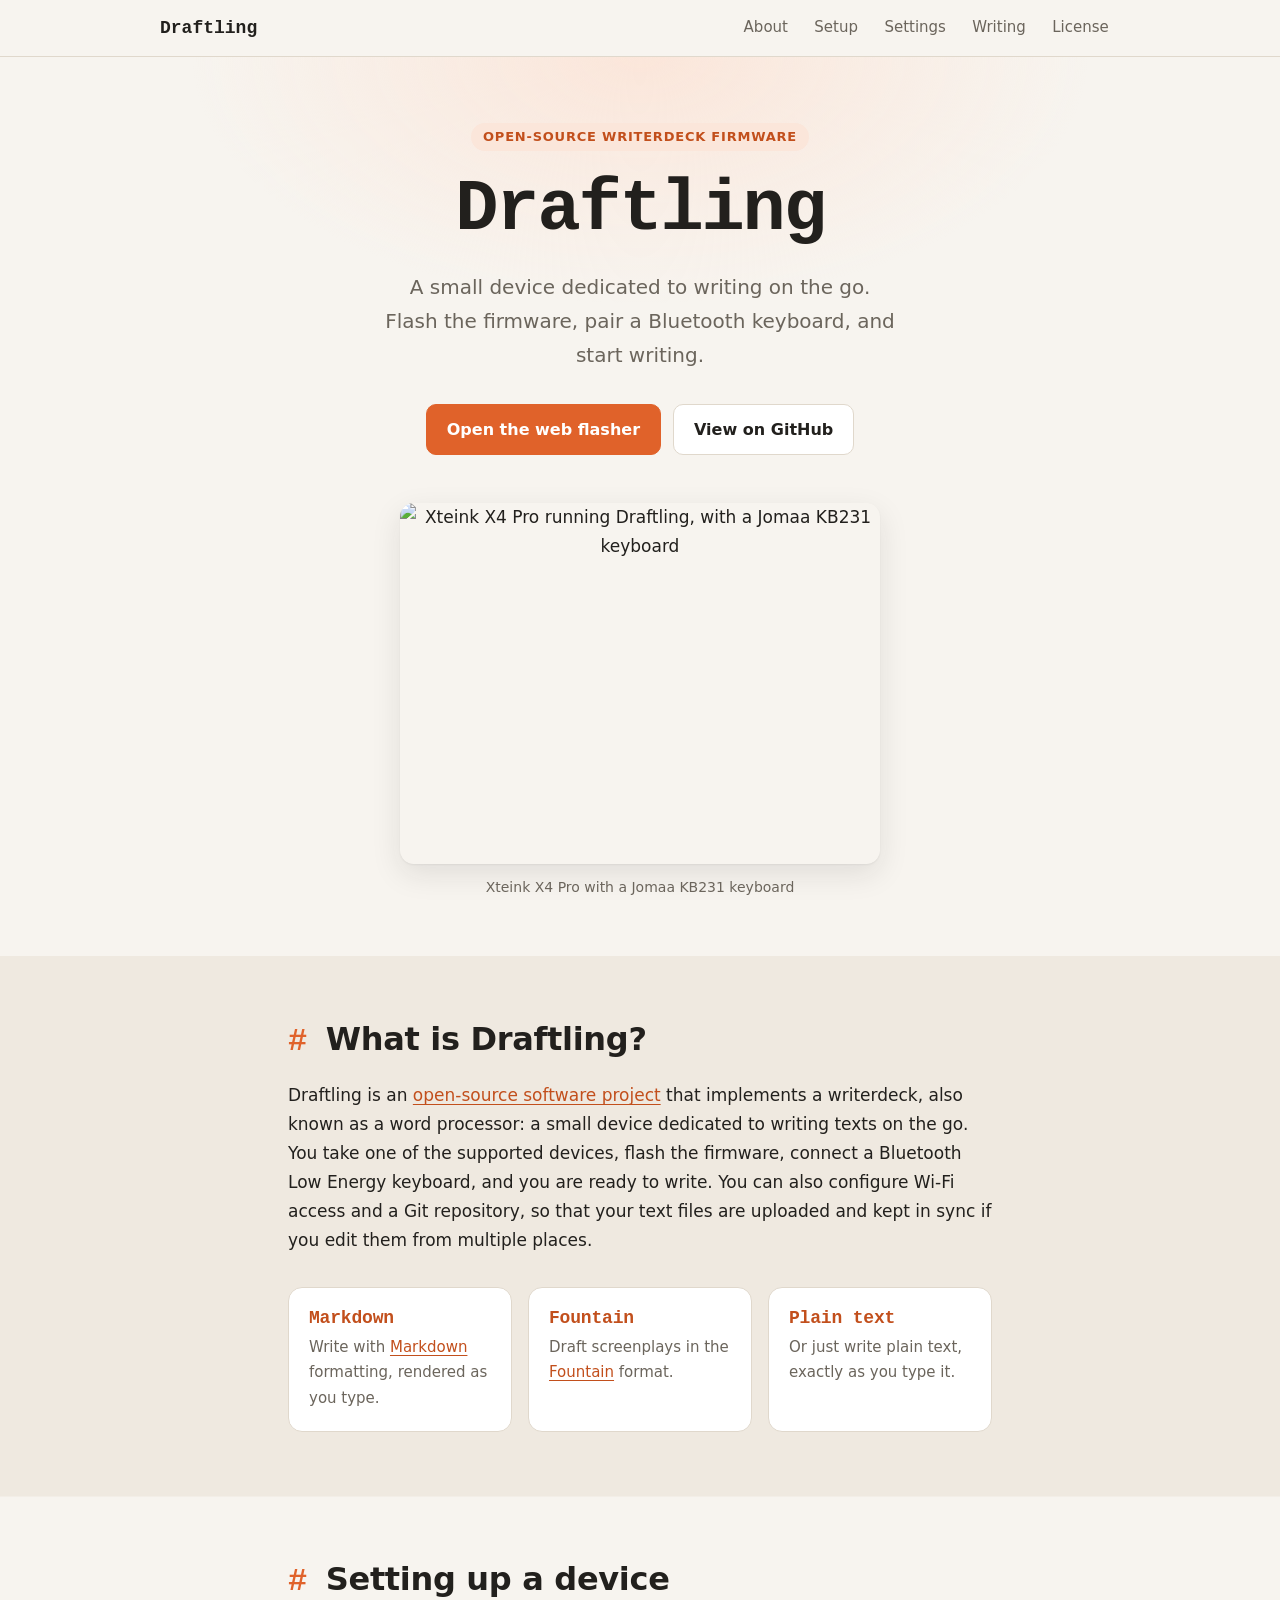
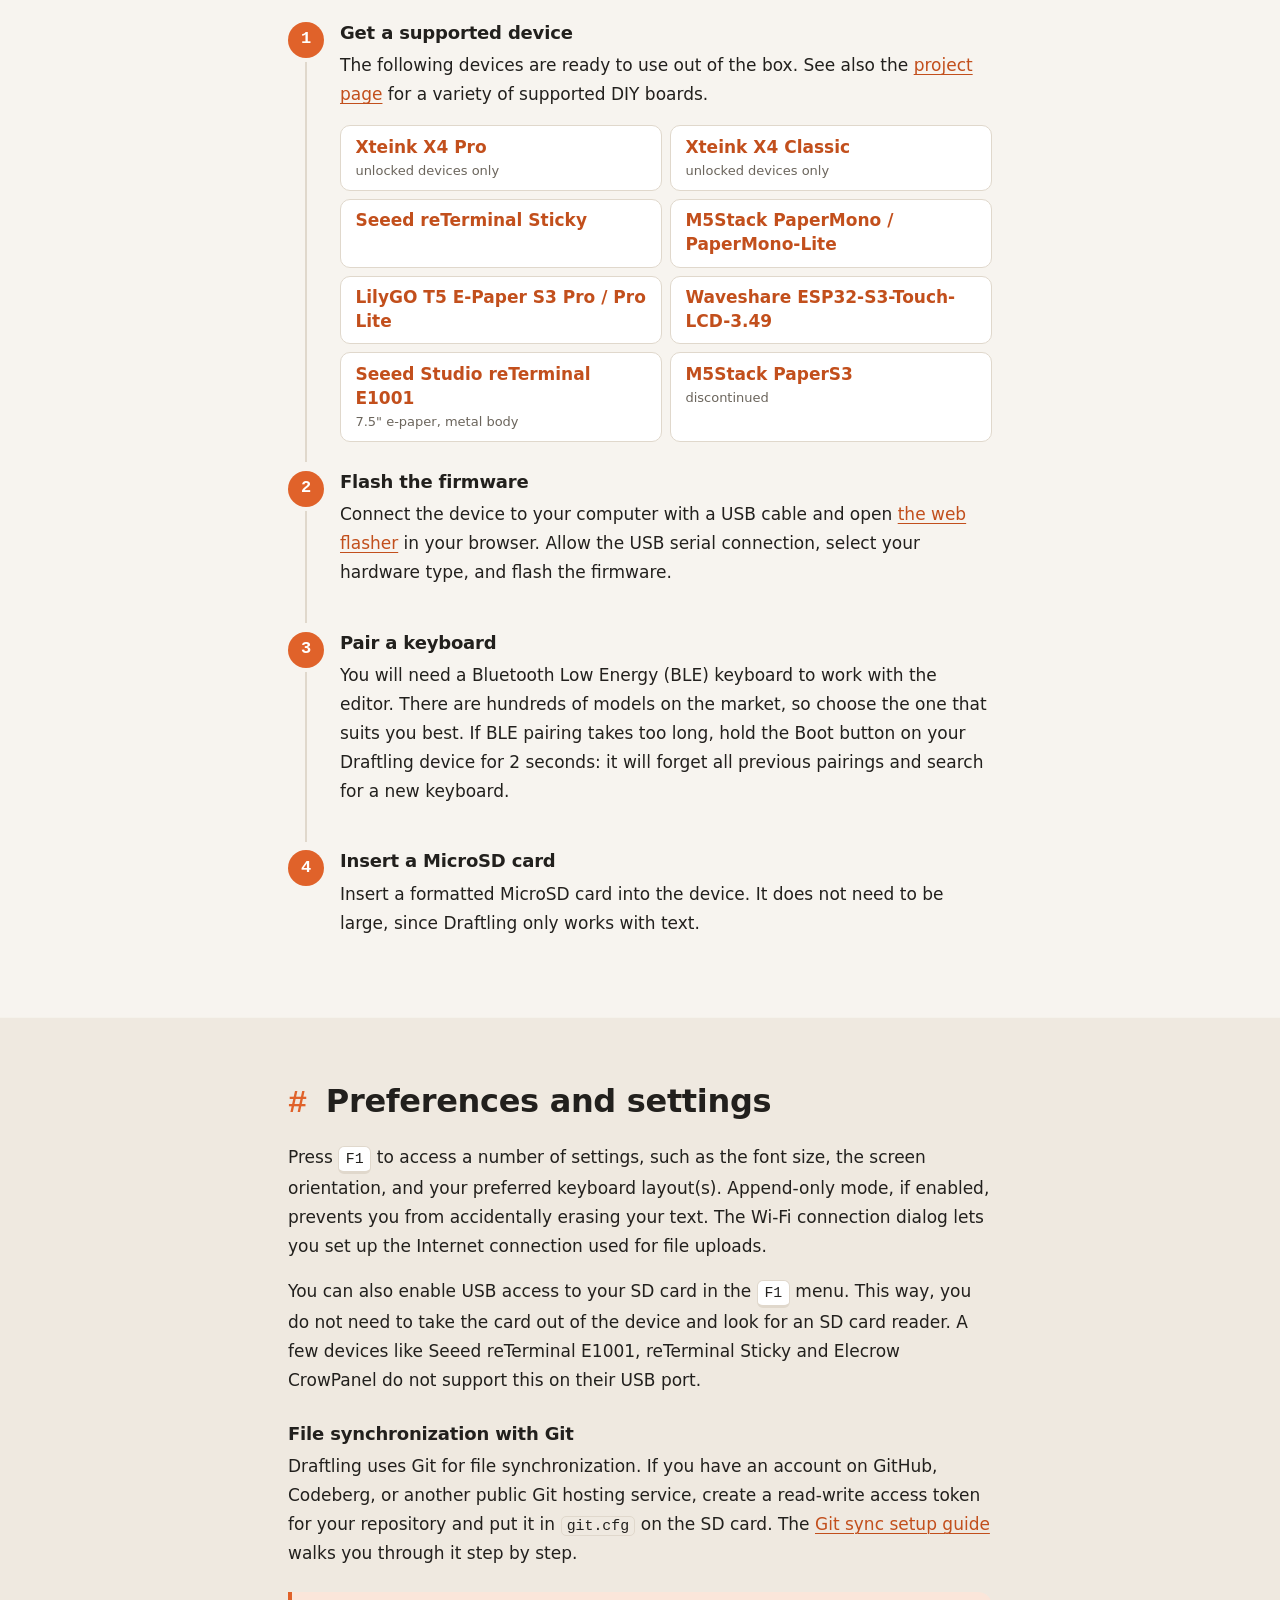
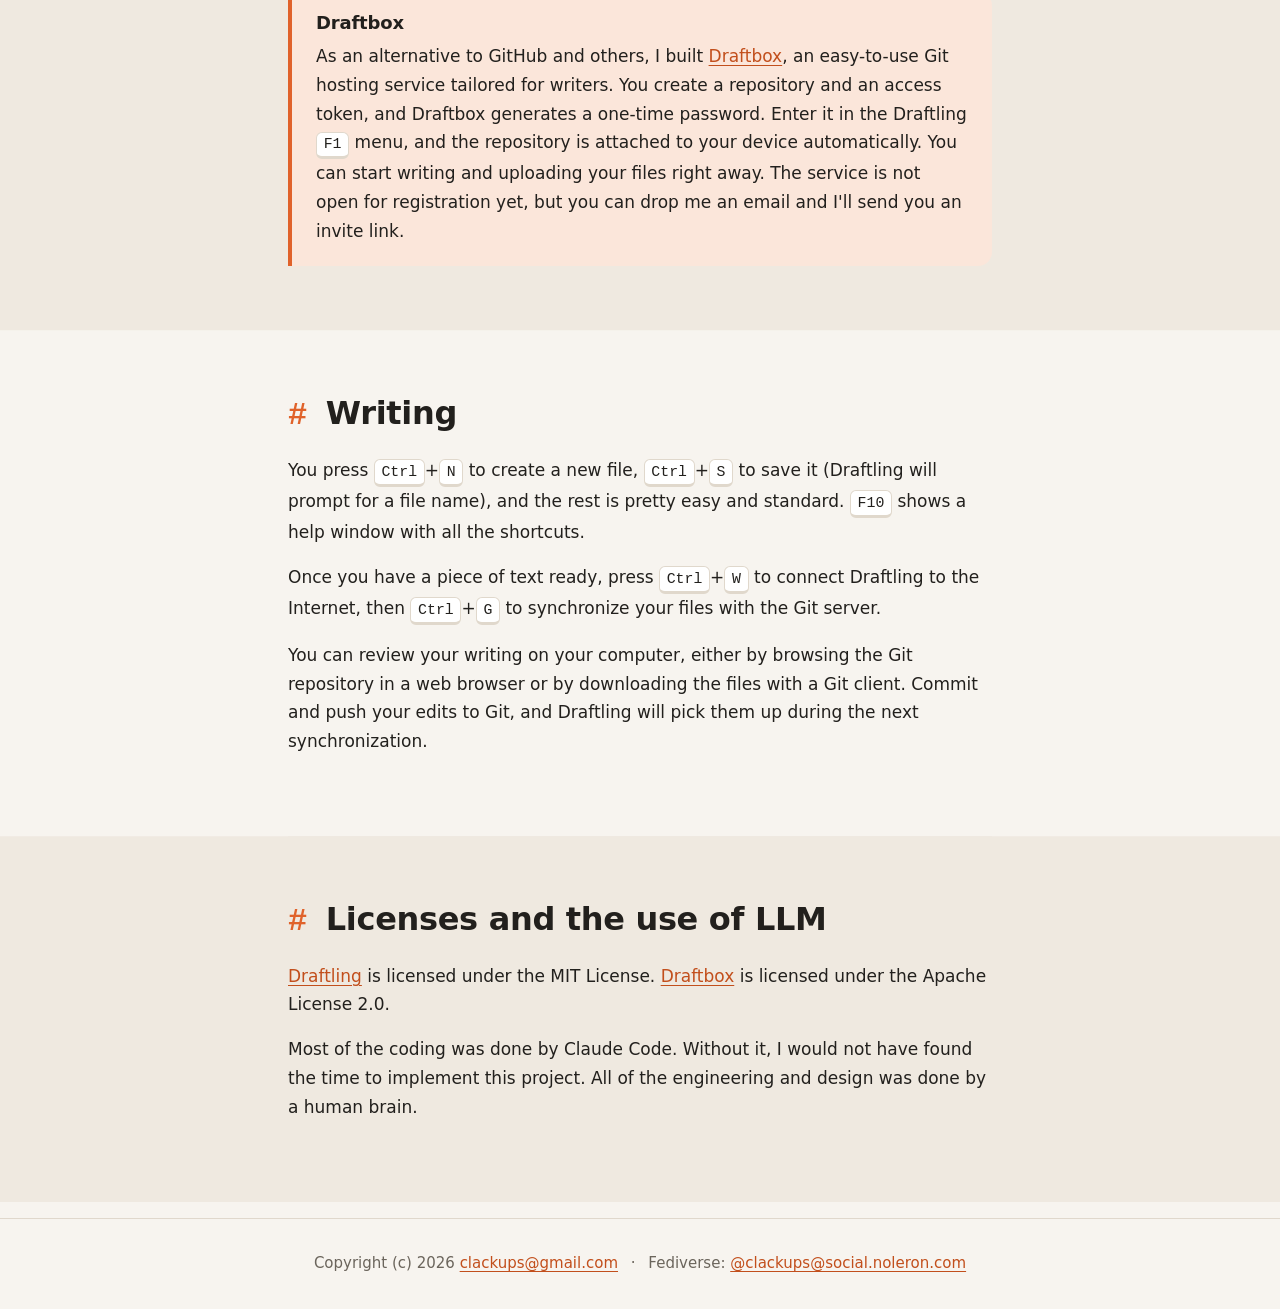
==== web/index.html @ 9fbedb30 "web: add the Git sync setup guide (moved from the web flasher) Co-Authored-By: Claude Opus 5.5 <nore" ====
<!DOCTYPE html>
<html lang="en">
<head>
  <meta charset="utf-8">
  <meta name="viewport" content="width=device-width, initial-scale=1">
  <title>Draftling -- an open-source writerdeck</title>
  <meta name="description" content="Draftling is open-source firmware that turns small e-paper and LCD devices into a distraction-free writerdeck with a Bluetooth keyboard and Git synchronization.">
  <meta name="color-scheme" content="light dark">
  <link rel="stylesheet" href="styles.css">
</head>
<body>

  <nav class="topnav">
    <div class="wrap topnav-inner">
      <a class="brand" href="#top">Draftling</a>
      <ul>
        <li><a href="#about">About</a></li>
        <li><a href="#setup">Setup</a></li>
        <li><a href="#settings">Settings</a></li>
        <li><a href="#writing">Writing</a></li>
        <li><a href="#license">License</a></li>
      </ul>
    </div>
  </nav>

  <header class="hero" id="top">
    <div class="wrap">
      <p class="eyebrow">Open-source writerdeck firmware</p>
      <h1>Draftling</h1>
      <p class="lead">
        A small device dedicated to writing on the go. Flash the
        firmware, pair a Bluetooth keyboard, and start writing.
      </p>
      <div class="actions">
        <a class="btn btn-primary" href="https://clackups.github.io/draftling/">Open the web flasher</a>
        <a class="btn" href="https://github.com/clackups/draftling">View on GitHub</a>
      </div>
      <figure class="hero-figure">
        <img src="draftling_example.jpg" width="480" height="361"
             alt="Xteink X4 Pro running Draftling, with a Jomaa KB231 keyboard">
        <figcaption>Xteink X4 Pro with a Jomaa KB231 keyboard</figcaption>
      </figure>
    </div>
  </header>

  <main class="wrap content">

    <section id="about">
      <h2>What is Draftling?</h2>
      <p>
        Draftling is an
        <a href="https://github.com/clackups/draftling">open-source
        software project</a> that implements a writerdeck, also known as
        a word processor: a small device dedicated to writing texts on
        the go. You take one of the supported devices, flash the
        firmware, connect a Bluetooth Low Energy keyboard, and you are
        ready to write. You can also configure Wi-Fi access and a Git
        repository, so that your text files are uploaded and kept in
        sync if you edit them from multiple places.
      </p>

      <ul class="features">
        <li>
          <h3>Markdown</h3>
          <p>Write with <a href="https://www.markdownguide.org/basic-syntax/">Markdown</a> formatting, rendered as you type.</p>
        </li>
        <li>
          <h3>Fountain</h3>
          <p>Draft screenplays in the <a href="https://fountain.io/syntax/">Fountain</a> format.</p>
        </li>
        <li>
          <h3>Plain text</h3>
          <p>Or just write plain text, exactly as you type it.</p>
        </li>
      </ul>
    </section>

    <section id="setup">
      <h2>Setting up a device</h2>

      <ol class="steps">
        <li>
          <h3>Get a supported device</h3>
          <p>
            The following devices are ready to use out of the box. See
            also the <a href="https://github.com/clackups/draftling">project
            page</a> for a variety of supported DIY boards.
          </p>
          <ul class="devices">
            <li><a href="https://www.xteink.com/products/xteink-x4-pro-pocket-ereader">Xteink X4 Pro</a> <span class="note">unlocked devices only</span></li>
            <li><a href="https://www.xteink.com/products/xteink-x4-classic-pocket-ereader">Xteink X4 Classic</a> <span class="note">unlocked devices only</span></li>
            <li><a href="https://www.seeedstudio.com/sticky/">Seeed reTerminal Sticky</a></li>
            <li><a href="https://shop.m5stack.com/products/papermono-lite-dev-kit-800x480-3-97-e-ink-display">M5Stack PaperMono / PaperMono-Lite</a></li>
            <li><a href="https://lilygo.cc/products/t5-e-paper-s3-pro-lite">LilyGO T5 E-Paper S3 Pro / Pro Lite</a></li>
            <li><a href="https://www.waveshare.com/esp32-s3-touch-lcd-3.49.htm">Waveshare ESP32-S3-Touch-LCD-3.49</a></li>
            <li><a href="https://www.seeedstudio.com/reTerminal-E1001-p-6534.html">Seeed Studio reTerminal E1001</a>  <span class="note">7.5" e-paper, metal body</span></li>
            <li><a href="https://docs.m5stack.com/en/core/PaperS3">M5Stack PaperS3</a> <span class="note">discontinued</span></li>
          </ul>
        </li>

        <li>
          <h3>Flash the firmware</h3>
          <p>
            Connect the device to your computer with a USB cable and open
            <a href="https://clackups.github.io/draftling/">the web
            flasher</a> in your browser. Allow the USB serial connection,
            select your hardware type, and flash the firmware.
          </p>
        </li>

        <li>
          <h3>Pair a keyboard</h3>
          <p>
            You will need a Bluetooth Low Energy (BLE) keyboard to work
            with the editor. There are hundreds of models on the market,
            so choose the one that suits you best. If BLE pairing takes
            too long, hold the Boot button on your Draftling device for
            2 seconds: it will forget all previous pairings and search
            for a new keyboard.
          </p>
        </li>

        <li>
          <h3>Insert a MicroSD card</h3>
          <p>
            Insert a formatted MicroSD card into the device. It does not
            need to be large, since Draftling only works with text.
          </p>
        </li>
      </ol>
    </section>

    <section id="settings">
      <h2>Preferences and settings</h2>
      <p>
        Press <kbd>F1</kbd> to access a number of settings, such as the
        font size, the screen orientation, and your preferred keyboard
        layout(s). Append-only mode, if enabled, prevents you from
        accidentally erasing your text. The Wi-Fi connection dialog lets
        you set up the Internet connection used for file uploads.
      </p>
      <p>
        You can also enable USB access to your SD card in the
        <kbd>F1</kbd> menu. This way, you do not need to take the card
        out of the device and look for an SD card reader. A few
        devices like Seeed reTerminal E1001, reTerminal Sticky
	and Elecrow CrowPanel do not support this on their USB port.
      </p>

      <h3>File synchronization with Git</h3>
      <p>
        Draftling uses Git for file synchronization. If you have an
        account on GitHub, Codeberg, or another public Git hosting
        service, create a read-write access token for your repository
        and put it in <code>git.cfg</code> on the SD card. The
        <a href="git-sync.html">Git sync setup guide</a> walks you
        through it step by step.
      </p>

      <aside class="callout">
        <h3>Draftbox</h3>
        <p>
          As an alternative to GitHub and others, I built
          <a href="https://draftbox.art/">Draftbox</a>, an easy-to-use
          Git hosting service tailored for writers. You create a
          repository and an access token, and Draftbox generates a
          one-time password. Enter it in the Draftling <kbd>F1</kbd>
          menu, and the repository is attached to your device
          automatically. You can start writing and uploading your
          files right away. The service is not open for registration
          yet, but you can drop me an email and I'll send you an
          invite link.
        </p>
      </aside>
    </section>

    <section id="writing">
      <h2>Writing</h2>
      <p>
        You press <kbd>Ctrl</kbd>+<kbd>N</kbd> to create a new file,
        <kbd>Ctrl</kbd>+<kbd>S</kbd> to save it (Draftling will prompt
        for a file name), and the rest is pretty easy and standard.
        <kbd>F10</kbd> shows a help window with all the shortcuts.
      </p>
      <p>
        Once you have a piece of text ready, press <kbd>Ctrl</kbd>+<kbd>W</kbd>
        to connect Draftling to the Internet, then
        <kbd>Ctrl</kbd>+<kbd>G</kbd> to synchronize your files with the
        Git server.
      </p>
      <p>
        You can review your writing on your computer, either by browsing
        the Git repository in a web browser or by downloading the files
        with a Git client. Commit and push your edits to Git, and
        Draftling will pick them up during the next synchronization.
      </p>
    </section>

    <section id="license">
      <h2>Licenses and the use of LLM</h2>
      <p>
        <a href="https://github.com/clackups/draftling">Draftling</a> is
        licensed under the MIT License.
        <a href="https://github.com/clackups/draftbox">Draftbox</a> is
        licensed under the Apache License 2.0.
      </p>
      <p>
        Most of the coding was done by Claude Code. Without it, I would
        not have found the time to implement this project. All of the
        engineering and design was done by a human brain.
      </p>
    </section>

  </main>

  <footer class="footer">
    <div class="wrap">
      <p>
        Copyright (c) 2026
        <a href="mailto:clackups@gmail.com">clackups@gmail.com</a>
        <span class="sep">&middot;</span>
        Fediverse:
        <a href="https://social.noleron.com/@clackups">@clackups@social.noleron.com</a>
      </p>
    </div>
  </footer>

</body>
</html>
---- web/styles.css ----
/* Draftling website -- single-page layout */

:root {
  --bg: #f7f4ef;
  --band: #efe9e0;
  --surface: #ffffff;
  --text: #22201d;
  --muted: #6b655c;
  --border: #e0d8cc;
  --accent: #e0622a;
  --accent-strong: #c24f1c;
  --accent-soft: #fbe6da;
  --nav-bg: rgba(247, 244, 239, 0.85);
  --shadow: 0 1px 2px rgba(34, 32, 29, 0.06), 0 10px 30px rgba(34, 32, 29, 0.10);
  --radius: 14px;
  --nav-h: 3.5rem;
  --font-sans: system-ui, -apple-system, "Segoe UI", Roboto, "Helvetica Neue", Arial, sans-serif;
  --font-mono: ui-monospace, "SF Mono", Menlo, Consolas, "Liberation Mono", monospace;
}

@media (prefers-color-scheme: dark) {
  :root {
    --bg: #171614;
    --band: #1e1c19;
    --surface: #26231f;
    --text: #ece8e1;
    --muted: #a39c91;
    --border: #38342e;
    --accent: #f07a45;
    --accent-strong: #ff9461;
    --accent-soft: #3a2519;
    --nav-bg: rgba(23, 22, 20, 0.85);
    --shadow: 0 1px 2px rgba(0, 0, 0, 0.3), 0 10px 30px rgba(0, 0, 0, 0.4);
  }
}

*,
*::before,
*::after {
  box-sizing: border-box;
}

html {
  -webkit-text-size-adjust: 100%;
  scroll-behavior: smooth;
  scroll-padding-top: calc(var(--nav-h) + 1rem);
}

body {
  margin: 0;
  background: var(--bg);
  color: var(--text);
  font-family: var(--font-sans);
  font-size: 1.0625rem;
  line-height: 1.7;
  -webkit-font-smoothing: antialiased;
  overflow-x: hidden;
}

img {
  max-width: 100%;
  height: auto;
}

a {
  color: var(--accent-strong);
  text-decoration-thickness: 1px;
  text-underline-offset: 0.18em;
}

a:hover {
  color: var(--accent);
  text-decoration-thickness: 2px;
}

a:focus-visible {
  outline: 2px solid var(--accent);
  outline-offset: 3px;
  border-radius: 4px;
}

h1,
h2,
h3 {
  line-height: 1.2;
  letter-spacing: -0.01em;
}

h2 {
  font-size: clamp(1.6rem, 4vw, 2rem);
  margin: 0 0 1.25rem;
}

h2::before {
  content: "# ";
  font-family: var(--font-mono);
  color: var(--accent);
}

h3 {
  font-size: 1.125rem;
  margin: 1.75rem 0 0.5rem;
}

p {
  margin: 0 0 1rem;
}

code,
kbd {
  font-family: var(--font-mono);
  font-size: 0.875em;
}

code {
  background: var(--band);
  border: 1px solid var(--border);
  border-radius: 5px;
  padding: 0.1em 0.35em;
}

kbd {
  display: inline-block;
  min-width: 1.6em;
  padding: 0.05em 0.45em;
  text-align: center;
  line-height: 1.5;
  background: var(--surface);
  border: 1px solid var(--border);
  border-bottom-width: 3px;
  border-radius: 6px;
  white-space: nowrap;
}

.wrap {
  width: 100%;
  max-width: 46rem;
  margin: 0 auto;
  padding: 0 1rem;
}

/* ---- Sticky navigation ---- */

.topnav {
  position: sticky;
  top: 0;
  z-index: 10;
  background: var(--nav-bg);
  -webkit-backdrop-filter: blur(10px);
  backdrop-filter: blur(10px);
  border-bottom: 1px solid var(--border);
}

.topnav-inner {
  max-width: 62rem;
  min-height: var(--nav-h);
  display: flex;
  align-items: center;
  justify-content: space-between;
  gap: 1rem;
}

.brand {
  font-family: var(--font-mono);
  font-weight: 700;
  font-size: 1.125rem;
  color: var(--text);
  text-decoration: none;
}

.brand:hover {
  color: var(--accent);
}

.topnav ul {
  list-style: none;
  display: flex;
  gap: 0.25rem;
  margin: 0;
  padding: 0;
  overflow-x: auto;
  scrollbar-width: none;
}

.topnav ul::-webkit-scrollbar {
  display: none;
}

.topnav li a {
  display: block;
  padding: 0.35rem 0.7rem;
  font-size: 0.9375rem;
  font-weight: 500;
  color: var(--muted);
  text-decoration: none;
  border-radius: 8px;
  white-space: nowrap;
}

.topnav li a:hover {
  color: var(--text);
  background: var(--band);
}

@media (max-width: 560px) {
  .topnav-inner {
    flex-direction: column;
    align-items: flex-start;
    gap: 0;
    padding-top: 0.4rem;
    padding-bottom: 0.4rem;
  }

  .topnav ul {
    width: 100%;
    margin-left: -0.7rem;
  }

  html {
    scroll-padding-top: 6rem;
  }
}

/* ---- Hero ---- */

.hero {
  text-align: center;
  padding: 4rem 0 3.5rem;
  background:
    radial-gradient(40rem 22rem at 50% 0%, var(--accent-soft), transparent 70%),
    var(--bg);
}

.eyebrow {
  display: inline-block;
  margin: 0 0 1rem;
  padding: 0.2rem 0.75rem;
  font-size: 0.8125rem;
  font-weight: 600;
  letter-spacing: 0.06em;
  text-transform: uppercase;
  color: var(--accent-strong);
  background: var(--accent-soft);
  border-radius: 999px;
}

.hero h1 {
  font-family: var(--font-mono);
  font-size: clamp(2.75rem, 9vw, 4.5rem);
  font-weight: 700;
  letter-spacing: -0.03em;
  margin: 0 0 1rem;
}

.lead {
  font-size: 1.25rem;
  color: var(--muted);
  max-width: 32rem;
  margin: 0 auto 2rem;
}

.actions {
  display: flex;
  flex-wrap: wrap;
  justify-content: center;
  gap: 0.75rem;
}

.btn {
  display: inline-flex;
  align-items: center;
  padding: 0.7rem 1.25rem;
  font-weight: 600;
  font-size: 1rem;
  text-decoration: none;
  color: var(--text);
  background: var(--surface);
  border: 1px solid var(--border);
  border-radius: 10px;
  transition: transform 0.15s ease, box-shadow 0.15s ease, background 0.15s ease;
}

.btn:hover {
  color: var(--text);
  transform: translateY(-1px);
  box-shadow: var(--shadow);
}

.btn:focus-visible {
  outline: 2px solid var(--accent);
  outline-offset: 3px;
}

.btn-primary,
.btn-primary:hover {
  color: #fff;
  background: var(--accent);
  border-color: var(--accent);
}

.btn-primary:hover {
  background: var(--accent-strong);
  border-color: var(--accent-strong);
}

.hero-figure {
  margin: 3rem auto 0;
}

.hero-figure img {
  display: block;
  margin: 0 auto;
  border-radius: var(--radius);
  box-shadow: var(--shadow);
}

.hero-figure figcaption {
  margin-top: 0.75rem;
  font-size: 0.875rem;
  color: var(--muted);
}

/* ---- Sections: alternating full-width bands ---- */

.content {
  padding-bottom: 1rem;
}

.content section {
  padding: 4rem 0;
}

.content section:nth-child(odd) {
  background: var(--band);
  /* Extend the band to the full viewport width. */
  box-shadow: 0 0 0 100vmax var(--band);
  clip-path: inset(0 -100vmax);
}

/* Feature cards */

.features {
  list-style: none;
  padding: 0;
  margin: 2rem 0 0;
  display: grid;
  gap: 1rem;
}

@media (min-width: 640px) {
  .features {
    grid-template-columns: repeat(3, 1fr);
  }
}

.features li {
  background: var(--surface);
  border: 1px solid var(--border);
  border-radius: var(--radius);
  padding: 1.25rem;
  transition: transform 0.15s ease, box-shadow 0.15s ease;
}

.features li:hover {
  transform: translateY(-2px);
  box-shadow: var(--shadow);
}

.features h3 {
  margin: 0 0 0.35rem;
  font-family: var(--font-mono);
  color: var(--accent-strong);
}

.features p {
  margin: 0;
  font-size: 0.9375rem;
  color: var(--muted);
}

/* Numbered setup steps */

.steps {
  list-style: none;
  counter-reset: step;
  padding: 0;
  margin: 0;
}

.steps > li {
  counter-increment: step;
  position: relative;
  padding-left: 3.25rem;
  padding-bottom: 1.5rem;
}

.steps > li:last-child {
  padding-bottom: 0;
}

.steps > li::before {
  content: counter(step);
  position: absolute;
  left: 0;
  top: 0;
  width: 2.25rem;
  height: 2.25rem;
  display: grid;
  place-items: center;
  font-family: var(--font-mono);
  font-weight: 700;
  color: #fff;
  background: var(--accent);
  border-radius: 50%;
}

.steps > li:not(:last-child)::after {
  content: "";
  position: absolute;
  left: calc(1.125rem - 1px);
  top: 2.5rem;
  bottom: 0.25rem;
  width: 2px;
  background: var(--border);
}

.steps h3 {
  margin: 0.3rem 0 0.5rem;
}

/* Device list */

.devices {
  list-style: none;
  padding: 0;
  margin: 1rem 0 0;
  display: grid;
  gap: 0.5rem;
}

@media (min-width: 640px) {
  .devices {
    grid-template-columns: 1fr 1fr;
  }
}

.devices li {
  background: var(--surface);
  border: 1px solid var(--border);
  border-radius: 10px;
  padding: 0.6rem 0.9rem;
  line-height: 1.4;
}

.devices a {
  font-weight: 600;
  text-decoration: none;
}

.devices a:hover {
  text-decoration: underline;
}

.note {
  display: block;
  margin-top: 0.15rem;
  font-size: 0.8125rem;
  color: var(--muted);
}

/* Draftbox callout */

.callout {
  margin: 1.5rem 0 0;
  padding: 1.25rem 1.5rem;
  background: var(--accent-soft);
  border-left: 4px solid var(--accent);
  border-radius: 0 var(--radius) var(--radius) 0;
}

.callout h3 {
  margin-top: 0;
}

.callout p:last-child {
  margin-bottom: 0;
}

/* ---- Footer ---- */

.footer {
  border-top: 1px solid var(--border);
  padding: 2rem 0;
  font-size: 0.9375rem;
  color: var(--muted);
  text-align: center;
}

.footer p {
  margin: 0;
}

.footer .sep {
  margin: 0 0.5rem;
}

/* ---- Guide pages (git-sync.html) ---- */

.hero-compact {
  padding: 3rem 0 2.5rem;
}

.hero-compact h1 {
  font-size: clamp(2.25rem, 7vw, 3.25rem);
}

.lead:last-child {
  margin-bottom: 0;
}

.content ol:not(.steps),
.content ul.tshoot {
  padding-left: 1.5rem;
  margin: 0 0 1rem;
}

.content ol:not(.steps) > li,
.content ul.tshoot > li {
  margin-bottom: 0.4rem;
}

pre {
  font-family: var(--font-mono);
  font-size: 0.875rem;
  line-height: 1.55;
  background: var(--surface);
  border: 1px solid var(--border);
  border-radius: 10px;
  padding: 0.85rem 1rem;
  margin: 0.5rem 0 1rem;
  overflow-x: auto;
}

.hint {
  font-size: 0.9375rem;
  color: var(--muted);
}

.table-scroll {
  overflow-x: auto;
}

.cfg-table {
  width: 100%;
  border-collapse: collapse;
  font-size: 0.9375rem;
  line-height: 1.5;
  background: var(--surface);
  border: 1px solid var(--border);
  border-radius: 10px;
}

.cfg-table th,
.cfg-table td {
  text-align: left;
  vertical-align: top;
  padding: 0.55rem 0.75rem;
  border-bottom: 1px solid var(--border);
}

.cfg-table tbody tr:last-child td {
  border-bottom: none;
}

.cfg-table th {
  font-weight: 600;
  color: var(--muted);
}

.cfg-table td:first-child {
  white-space: nowrap;
}

@media (prefers-reduced-motion: reduce) {
  html {
    scroll-behavior: auto;
  }

  .btn,
  .features li {
    transition: none;
  }
}
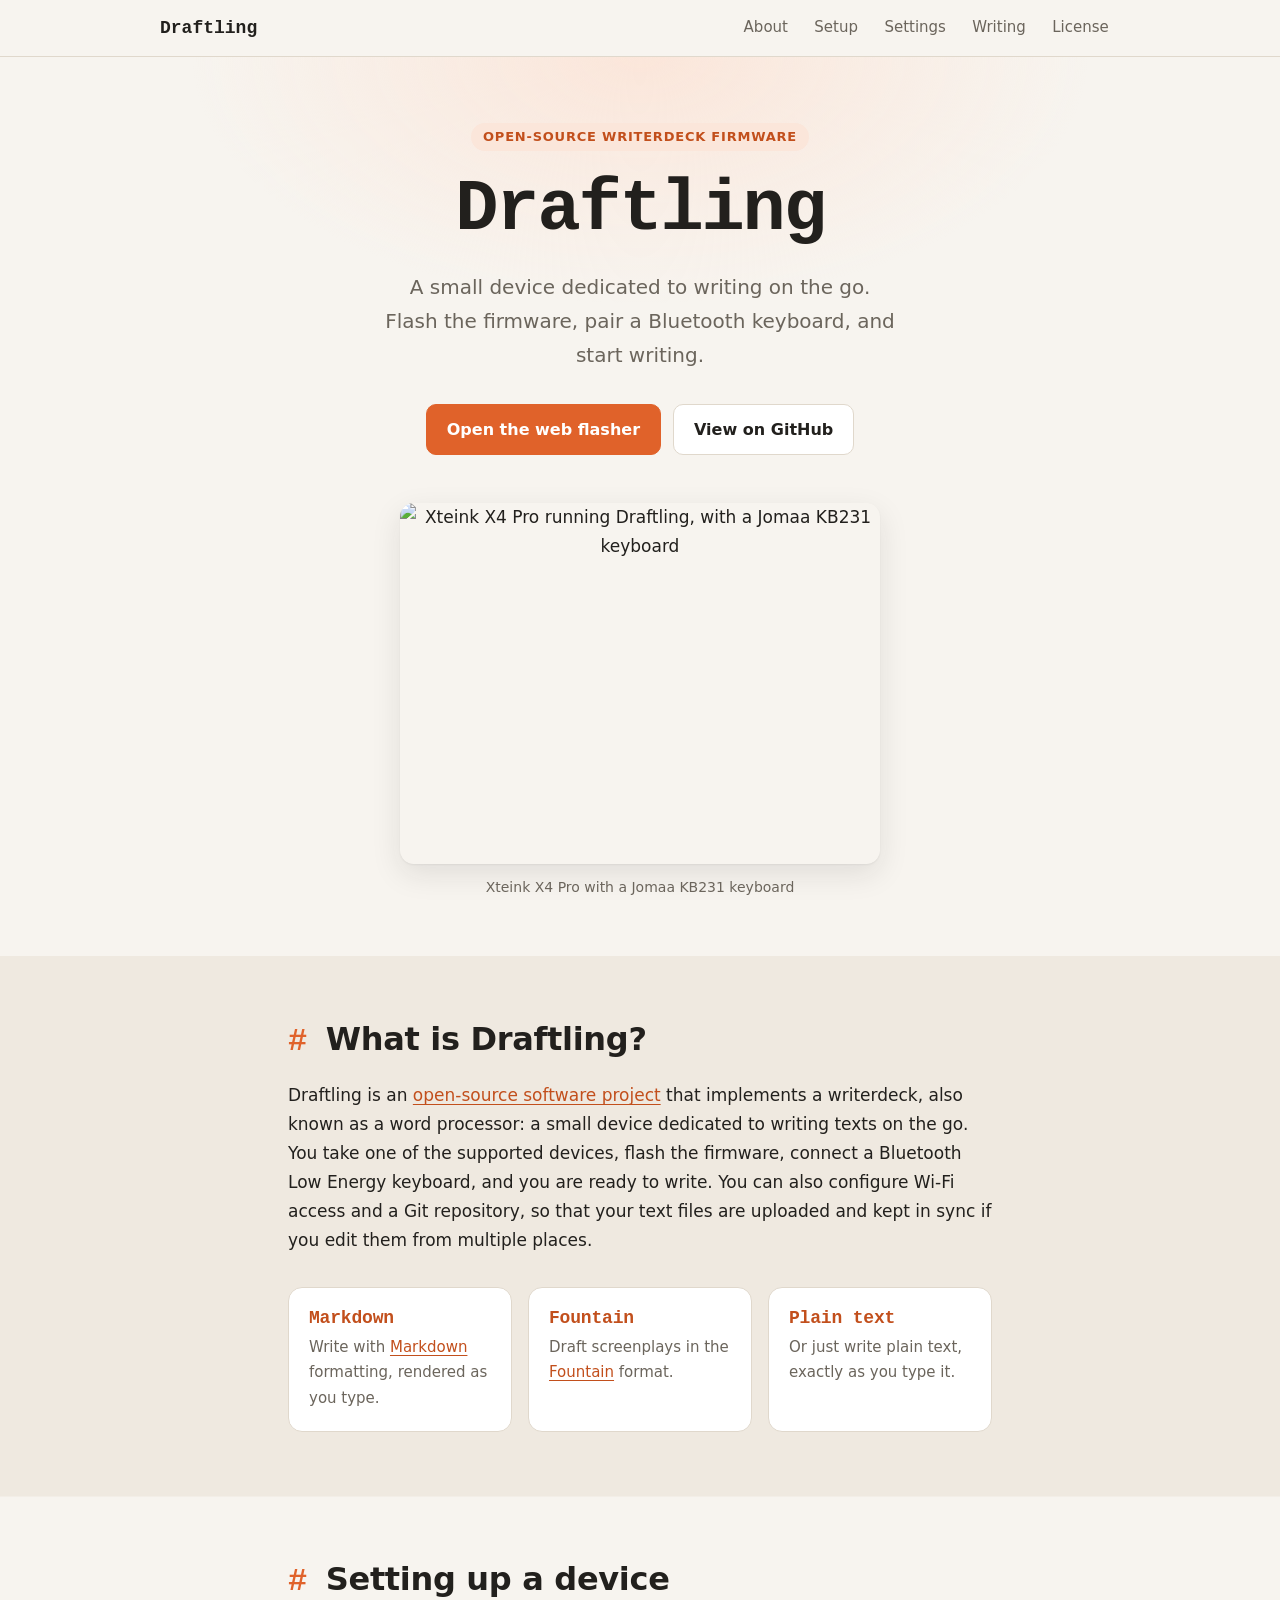
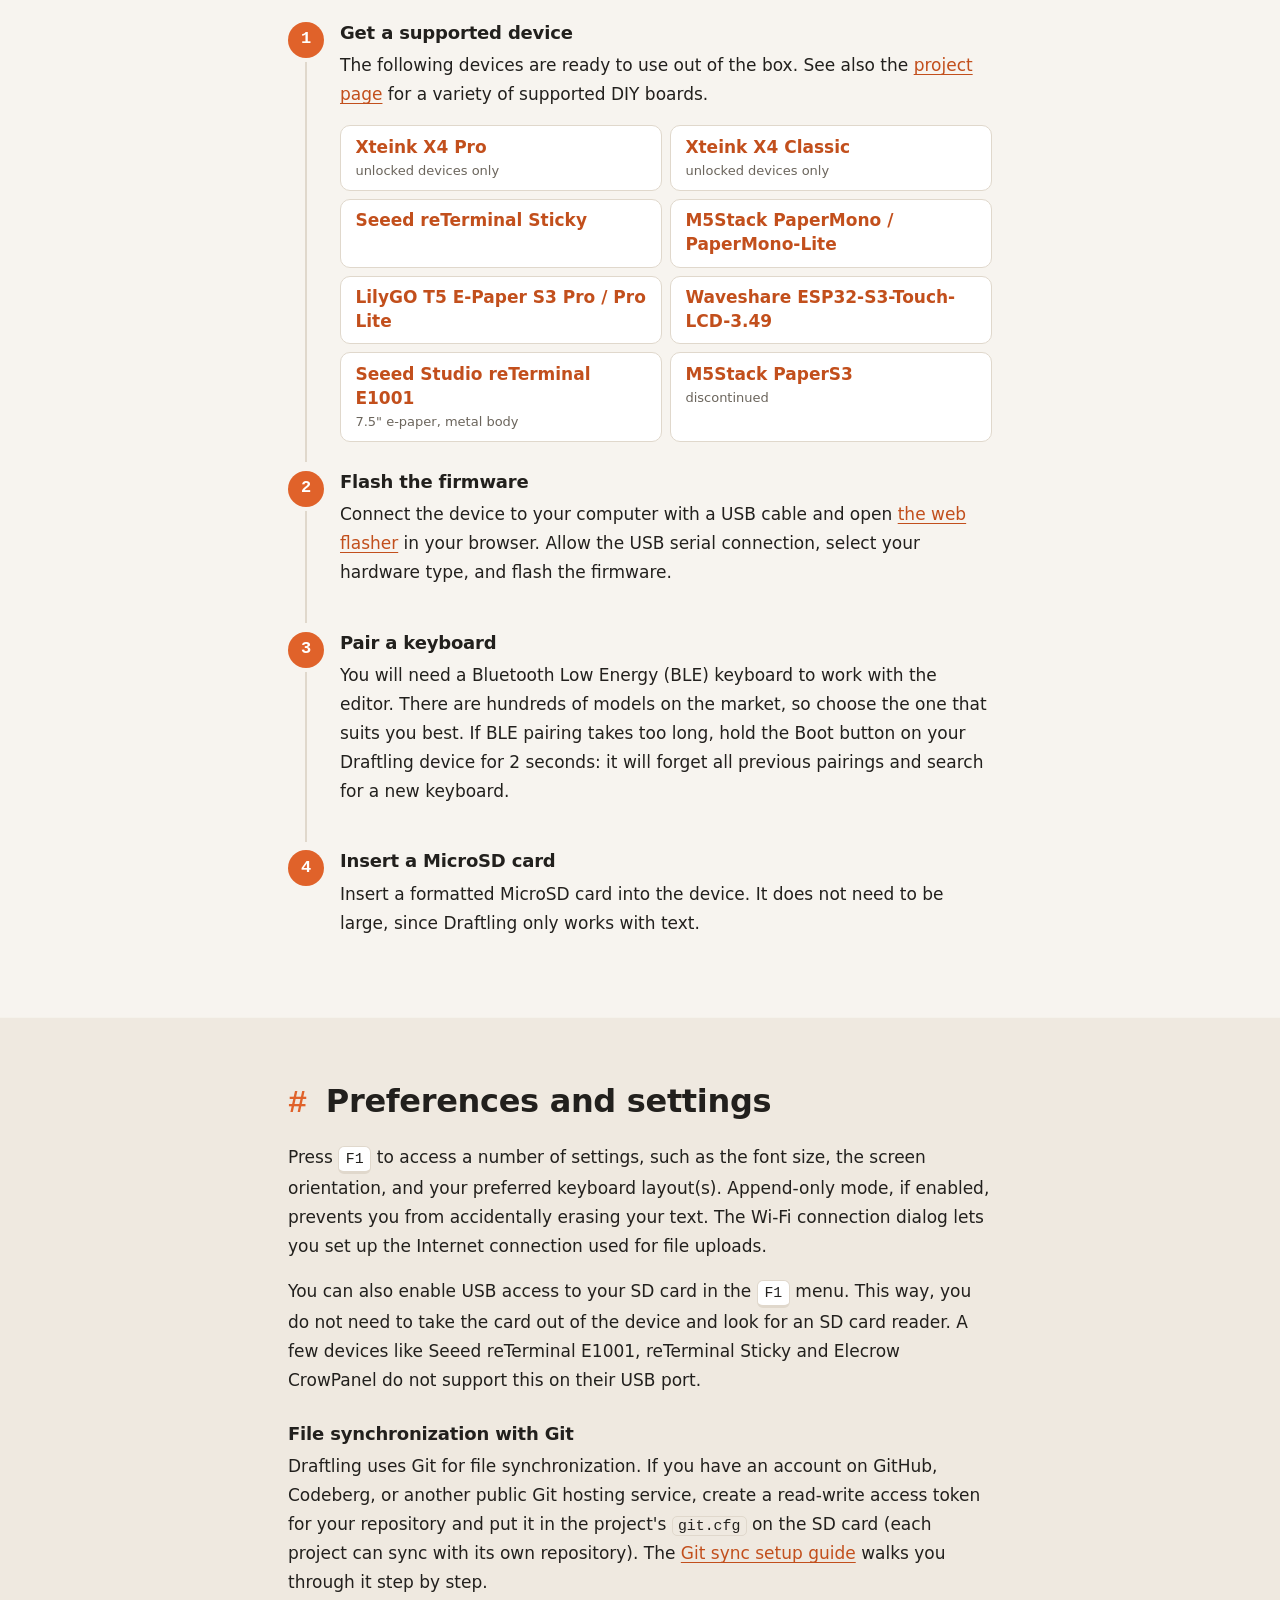
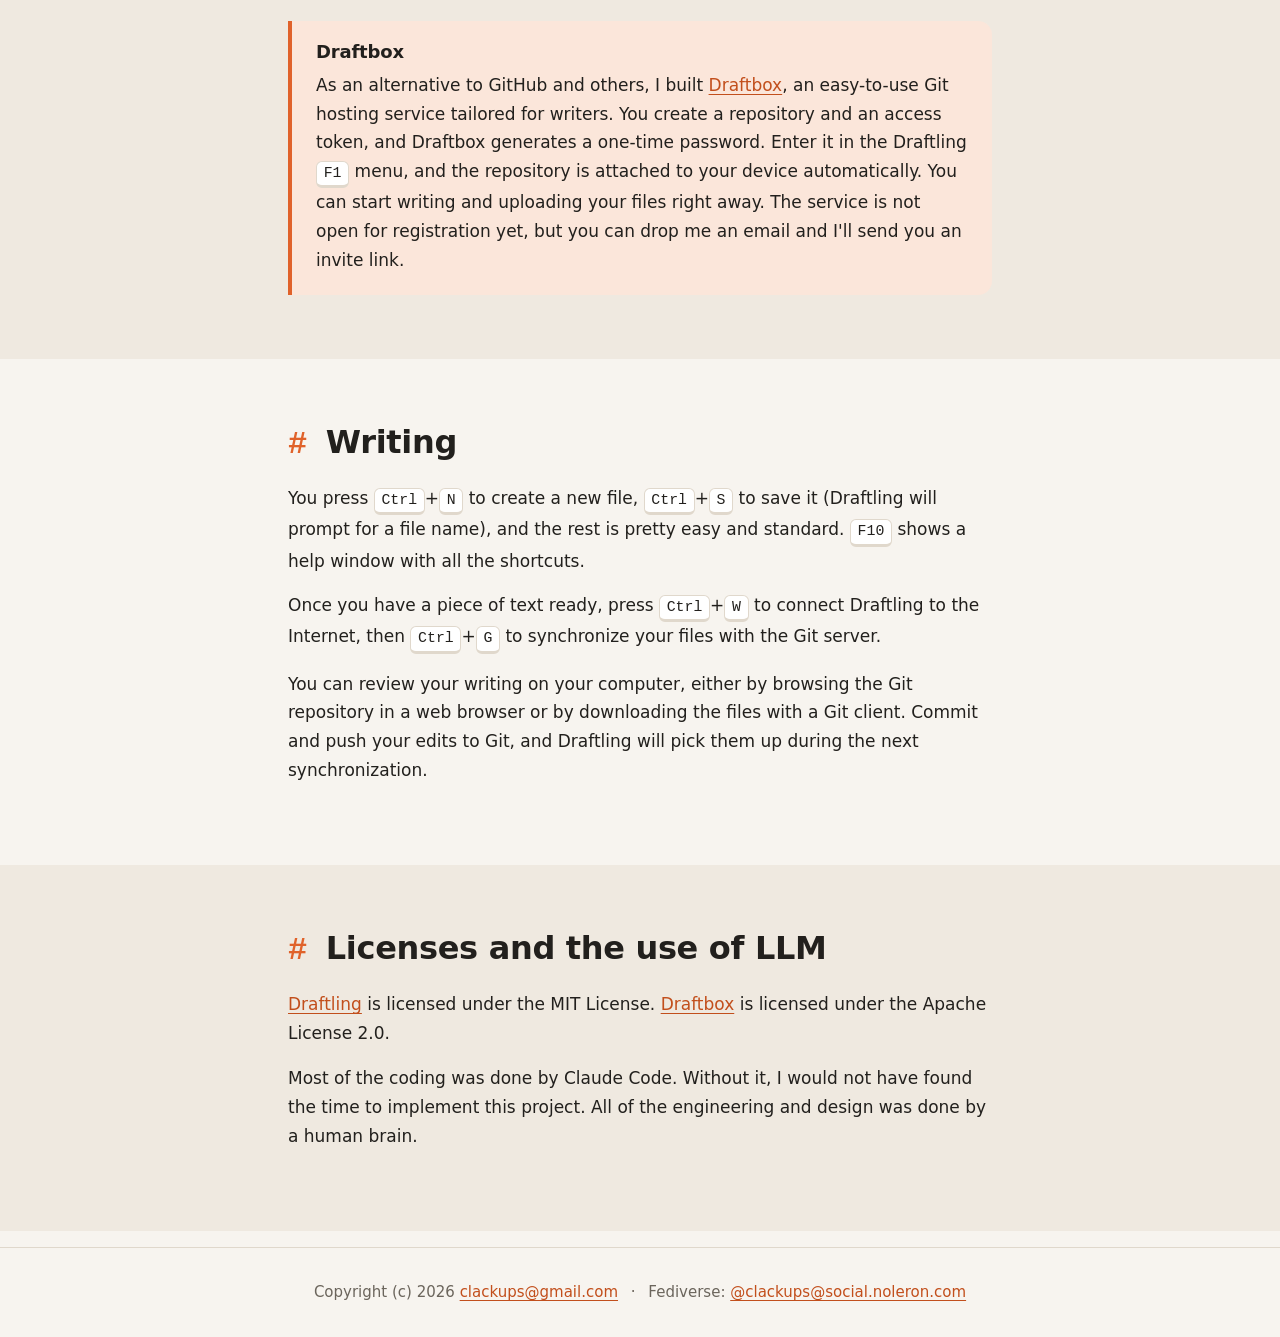
==== commit 80524d96: "Projects: one folder per project, each with its own Git sync The SD card now holds one folder per pr" ====
--- a/web/index.html
+++ b/web/index.html
@@ -152,7 +152,8 @@
         Draftling uses Git for file synchronization. If you have an
         account on GitHub, Codeberg, or another public Git hosting
         service, create a read-write access token for your repository
-        and put it in <code>git.cfg</code> on the SD card. The
+        and put it in the project's <code>git.cfg</code> on the SD card
+        (each project can sync with its own repository). The
         <a href="git-sync.html">Git sync setup guide</a> walks you
         through it step by step.
       </p>
